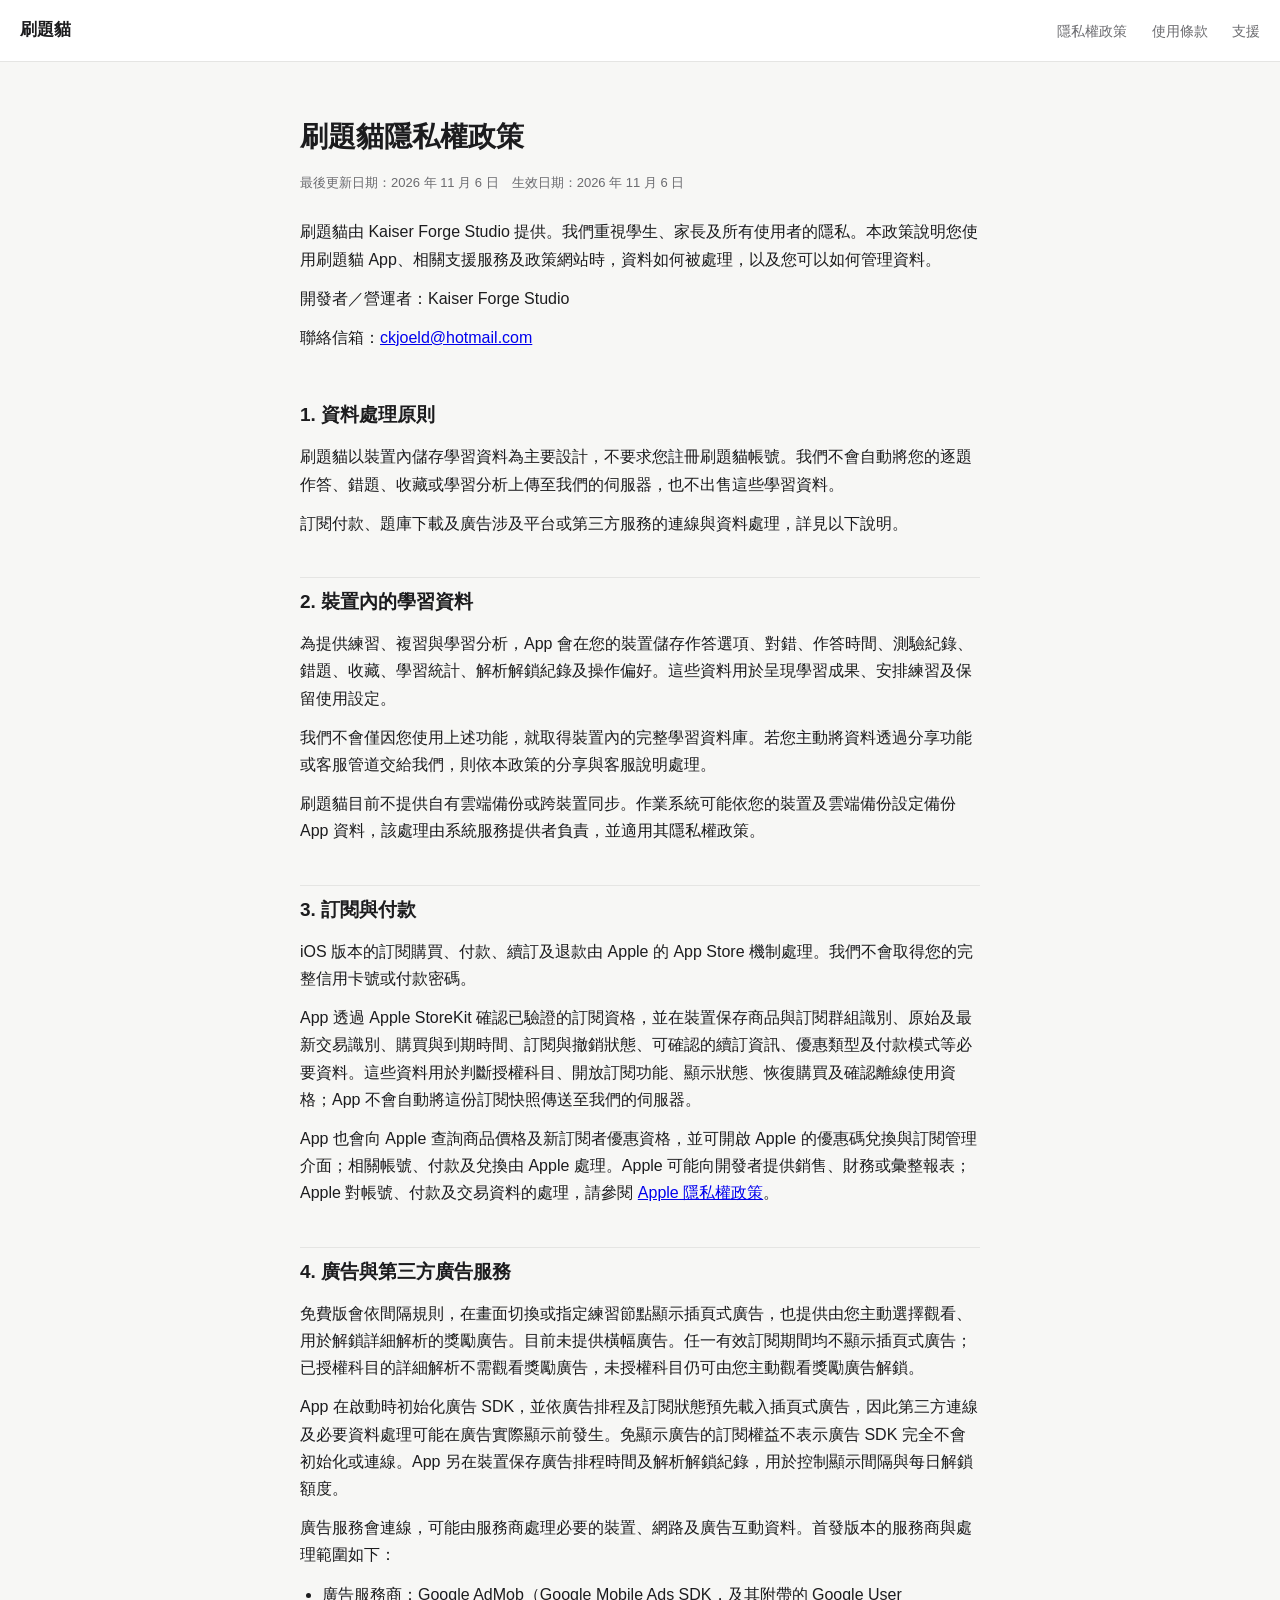
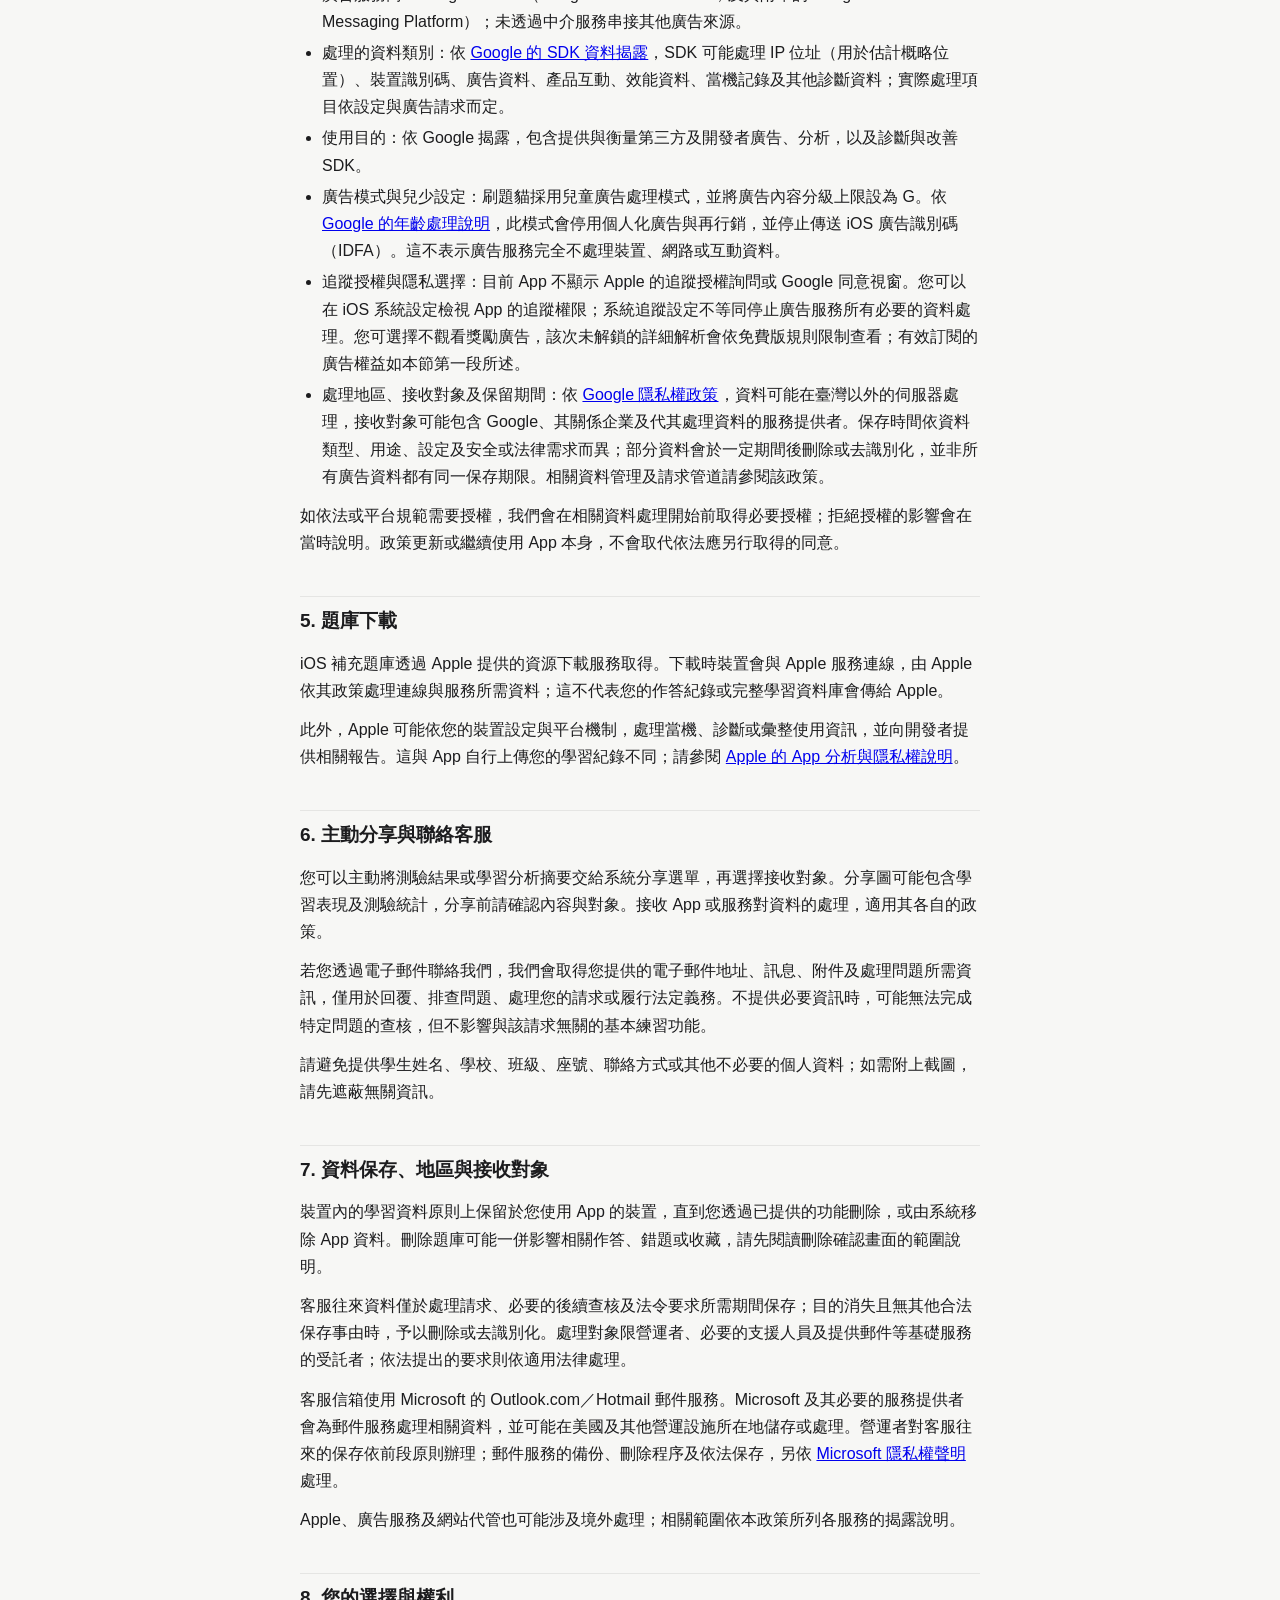
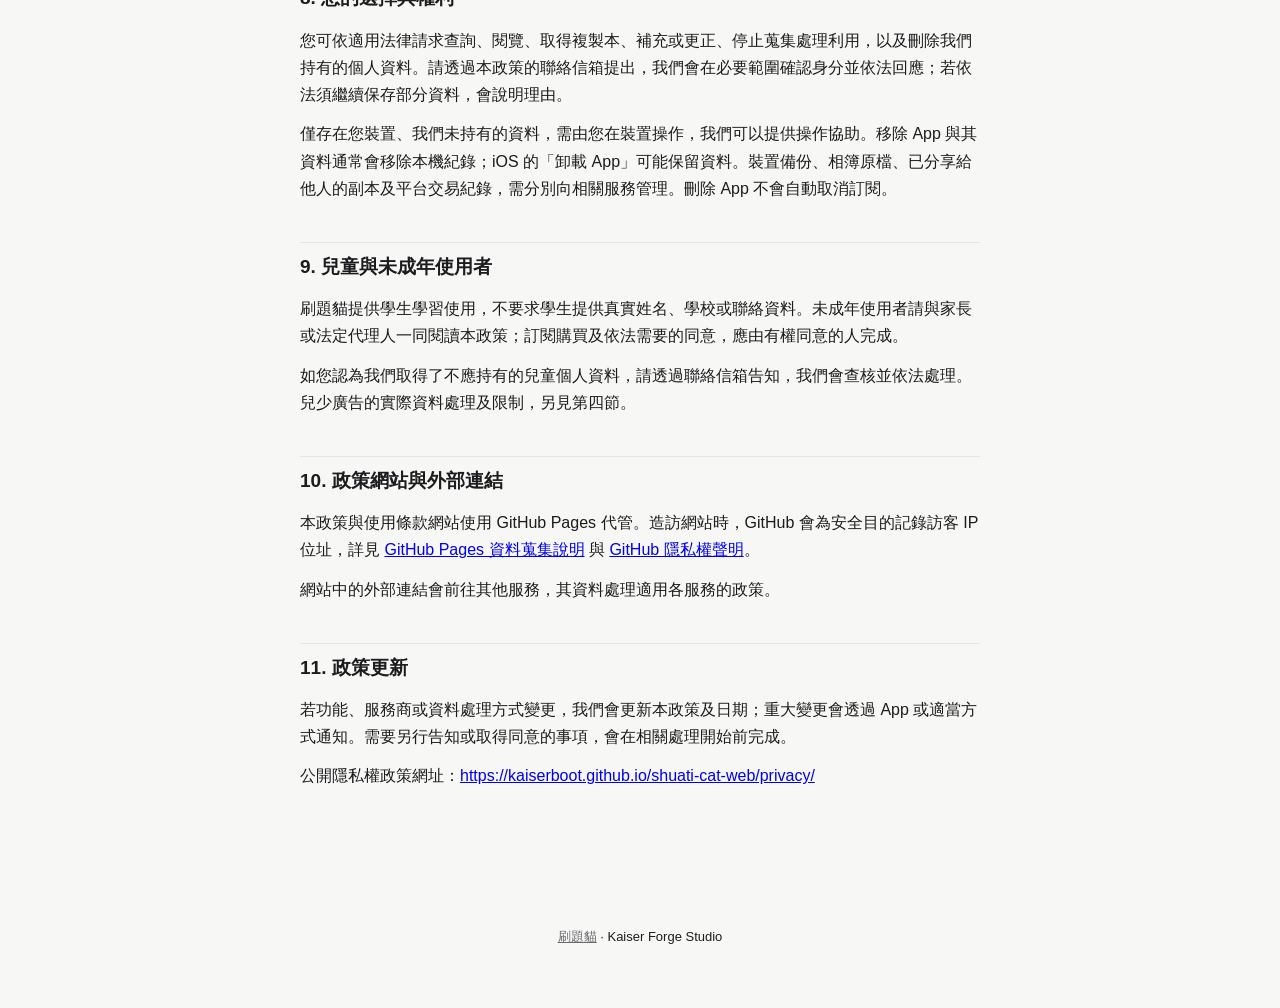
==== privacy/index.html @ 6cdeaaf6 "feat(web): match Site Assistant layout, add support page and directory URLs 排版改為與案件助手一致（共用 style.css" ====
<!doctype html>
<html lang="zh-Hant">
<head>
<meta charset="utf-8" />
<meta name="viewport" content="width=device-width, initial-scale=1" />
<title>隱私權政策 - 刷題貓</title>
<link rel="stylesheet" href="../style.css" />
</head>
<body>
<header class="site-header">
  <a class="brand" href="../index.html">刷題貓</a>
  <nav>
    <a href="../privacy/">隱私權政策</a>
    <a href="../terms/">使用條款</a>
    <a href="../support/">支援</a>
  </nav>
</header>

<main class="page">
  <h1>刷題貓隱私權政策</h1>
<p class="meta">最後更新日期：2026 年 11 月 6 日　生效日期：2026 年 11 月 6 日</p>
<p>刷題貓由 Kaiser Forge Studio 提供。我們重視學生、家長及所有使用者的隱私。本政策說明您使用刷題貓 App、相關支援服務及政策網站時，資料如何被處理，以及您可以如何管理資料。</p>
<p>開發者／營運者：Kaiser Forge Studio</p>
<p>聯絡信箱：<a href="mailto:ckjoeld@hotmail.com">ckjoeld@hotmail.com</a></p>
<h2>1. 資料處理原則</h2>
<p>刷題貓以裝置內儲存學習資料為主要設計，不要求您註冊刷題貓帳號。我們不會自動將您的逐題作答、錯題、收藏或學習分析上傳至我們的伺服器，也不出售這些學習資料。</p>
<p>訂閱付款、題庫下載及廣告涉及平台或第三方服務的連線與資料處理，詳見以下說明。</p>
<h2>2. 裝置內的學習資料</h2>
<p>為提供練習、複習與學習分析，App 會在您的裝置儲存作答選項、對錯、作答時間、測驗紀錄、錯題、收藏、學習統計、解析解鎖紀錄及操作偏好。這些資料用於呈現學習成果、安排練習及保留使用設定。</p>
<p>我們不會僅因您使用上述功能，就取得裝置內的完整學習資料庫。若您主動將資料透過分享功能或客服管道交給我們，則依本政策的分享與客服說明處理。</p>
<p>刷題貓目前不提供自有雲端備份或跨裝置同步。作業系統可能依您的裝置及雲端備份設定備份 App 資料，該處理由系統服務提供者負責，並適用其隱私權政策。</p>
<h2>3. 訂閱與付款</h2>
<p>iOS 版本的訂閱購買、付款、續訂及退款由 Apple 的 App Store 機制處理。我們不會取得您的完整信用卡號或付款密碼。</p>
<p>App 透過 Apple StoreKit 確認已驗證的訂閱資格，並在裝置保存商品與訂閱群組識別、原始及最新交易識別、購買與到期時間、訂閱與撤銷狀態、可確認的續訂資訊、優惠類型及付款模式等必要資料。這些資料用於判斷授權科目、開放訂閱功能、顯示狀態、恢復購買及確認離線使用資格；App 不會自動將這份訂閱快照傳送至我們的伺服器。</p>
<p>App 也會向 Apple 查詢商品價格及新訂閱者優惠資格，並可開啟 Apple 的優惠碼兌換與訂閱管理介面；相關帳號、付款及兌換由 Apple 處理。Apple 可能向開發者提供銷售、財務或彙整報表；Apple 對帳號、付款及交易資料的處理，請參閱 <a href="https://www.apple.com/legal/privacy/tw/">Apple 隱私權政策</a>。</p>
<h2>4. 廣告與第三方廣告服務</h2>
<p>免費版會依間隔規則，在畫面切換或指定練習節點顯示插頁式廣告，也提供由您主動選擇觀看、用於解鎖詳細解析的獎勵廣告。目前未提供橫幅廣告。任一有效訂閱期間均不顯示插頁式廣告；已授權科目的詳細解析不需觀看獎勵廣告，未授權科目仍可由您主動觀看獎勵廣告解鎖。</p>
<p>App 在啟動時初始化廣告 SDK，並依廣告排程及訂閱狀態預先載入插頁式廣告，因此第三方連線及必要資料處理可能在廣告實際顯示前發生。免顯示廣告的訂閱權益不表示廣告 SDK 完全不會初始化或連線。App 另在裝置保存廣告排程時間及解析解鎖紀錄，用於控制顯示間隔與每日解鎖額度。</p>
<p>廣告服務會連線，可能由服務商處理必要的裝置、網路及廣告互動資料。首發版本的服務商與處理範圍如下：</p>
<ul>
<li>廣告服務商：Google AdMob（Google Mobile Ads SDK，及其附帶的 Google User Messaging Platform）；未透過中介服務串接其他廣告來源。</li>
<li>處理的資料類別：依 <a href="https://developers.google.com/admob/ios/privacy/data-disclosure">Google 的 SDK 資料揭露</a>，SDK 可能處理 IP 位址（用於估計概略位置）、裝置識別碼、廣告資料、產品互動、效能資料、當機記錄及其他診斷資料；實際處理項目依設定與廣告請求而定。</li>
<li>使用目的：依 Google 揭露，包含提供與衡量第三方及開發者廣告、分析，以及診斷與改善 SDK。</li>
<li>廣告模式與兒少設定：刷題貓採用兒童廣告處理模式，並將廣告內容分級上限設為 G。依 <a href="https://support.google.com/admob/answer/6219315?hl=en">Google 的年齡處理說明</a>，此模式會停用個人化廣告與再行銷，並停止傳送 iOS 廣告識別碼（IDFA）。這不表示廣告服務完全不處理裝置、網路或互動資料。</li>
<li>追蹤授權與隱私選擇：目前 App 不顯示 Apple 的追蹤授權詢問或 Google 同意視窗。您可以在 iOS 系統設定檢視 App 的追蹤權限；系統追蹤設定不等同停止廣告服務所有必要的資料處理。您可選擇不觀看獎勵廣告，該次未解鎖的詳細解析會依免費版規則限制查看；有效訂閱的廣告權益如本節第一段所述。</li>
<li>處理地區、接收對象及保留期間：依 <a href="https://policies.google.com/privacy?hl=zh-TW">Google 隱私權政策</a>，資料可能在臺灣以外的伺服器處理，接收對象可能包含 Google、其關係企業及代其處理資料的服務提供者。保存時間依資料類型、用途、設定及安全或法律需求而異；部分資料會於一定期間後刪除或去識別化，並非所有廣告資料都有同一保存期限。相關資料管理及請求管道請參閱該政策。</li>
</ul>
<p>如依法或平台規範需要授權，我們會在相關資料處理開始前取得必要授權；拒絕授權的影響會在當時說明。政策更新或繼續使用 App 本身，不會取代依法應另行取得的同意。</p>
<h2>5. 題庫下載</h2>
<p>iOS 補充題庫透過 Apple 提供的資源下載服務取得。下載時裝置會與 Apple 服務連線，由 Apple 依其政策處理連線與服務所需資料；這不代表您的作答紀錄或完整學習資料庫會傳給 Apple。</p>
<p>此外，Apple 可能依您的裝置設定與平台機制，處理當機、診斷或彙整使用資訊，並向開發者提供相關報告。這與 App 自行上傳您的學習紀錄不同；請參閱 <a href="https://www.apple.com/legal/privacy/data/en/app-analytics/">Apple 的 App 分析與隱私權說明</a>。</p>
<h2>6. 主動分享與聯絡客服</h2>
<p>您可以主動將測驗結果或學習分析摘要交給系統分享選單，再選擇接收對象。分享圖可能包含學習表現及測驗統計，分享前請確認內容與對象。接收 App 或服務對資料的處理，適用其各自的政策。</p>
<p>若您透過電子郵件聯絡我們，我們會取得您提供的電子郵件地址、訊息、附件及處理問題所需資訊，僅用於回覆、排查問題、處理您的請求或履行法定義務。不提供必要資訊時，可能無法完成特定問題的查核，但不影響與該請求無關的基本練習功能。</p>
<p>請避免提供學生姓名、學校、班級、座號、聯絡方式或其他不必要的個人資料；如需附上截圖，請先遮蔽無關資訊。</p>
<h2>7. 資料保存、地區與接收對象</h2>
<p>裝置內的學習資料原則上保留於您使用 App 的裝置，直到您透過已提供的功能刪除，或由系統移除 App 資料。刪除題庫可能一併影響相關作答、錯題或收藏，請先閱讀刪除確認畫面的範圍說明。</p>
<p>客服往來資料僅於處理請求、必要的後續查核及法令要求所需期間保存；目的消失且無其他合法保存事由時，予以刪除或去識別化。處理對象限營運者、必要的支援人員及提供郵件等基礎服務的受託者；依法提出的要求則依適用法律處理。</p>
<p>客服信箱使用 Microsoft 的 Outlook.com／Hotmail 郵件服務。Microsoft 及其必要的服務提供者會為郵件服務處理相關資料，並可能在美國及其他營運設施所在地儲存或處理。營運者對客服往來的保存依前段原則辦理；郵件服務的備份、刪除程序及依法保存，另依 <a href="https://www.microsoft.com/zh-tw/privacy/privacystatement">Microsoft 隱私權聲明</a> 處理。</p>
<p>Apple、廣告服務及網站代管也可能涉及境外處理；相關範圍依本政策所列各服務的揭露說明。</p>
<h2>8. 您的選擇與權利</h2>
<p>您可依適用法律請求查詢、閱覽、取得複製本、補充或更正、停止蒐集處理利用，以及刪除我們持有的個人資料。請透過本政策的聯絡信箱提出，我們會在必要範圍確認身分並依法回應；若依法須繼續保存部分資料，會說明理由。</p>
<p>僅存在您裝置、我們未持有的資料，需由您在裝置操作，我們可以提供操作協助。移除 App 與其資料通常會移除本機紀錄；iOS 的「卸載 App」可能保留資料。裝置備份、相簿原檔、已分享給他人的副本及平台交易紀錄，需分別向相關服務管理。刪除 App 不會自動取消訂閱。</p>
<h2>9. 兒童與未成年使用者</h2>
<p>刷題貓提供學生學習使用，不要求學生提供真實姓名、學校或聯絡資料。未成年使用者請與家長或法定代理人一同閱讀本政策；訂閱購買及依法需要的同意，應由有權同意的人完成。</p>
<p>如您認為我們取得了不應持有的兒童個人資料，請透過聯絡信箱告知，我們會查核並依法處理。兒少廣告的實際資料處理及限制，另見第四節。</p>
<h2>10. 政策網站與外部連結</h2>
<p>本政策與使用條款網站使用 GitHub Pages 代管。造訪網站時，GitHub 會為安全目的記錄訪客 IP 位址，詳見 <a href="https://docs.github.com/en/pages/getting-started-with-github-pages/what-is-github-pages#data-collection">GitHub Pages 資料蒐集說明</a> 與 <a href="https://docs.github.com/en/site-policy/privacy-policies/github-general-privacy-statement">GitHub 隱私權聲明</a>。</p>
<p>網站中的外部連結會前往其他服務，其資料處理適用各服務的政策。</p>
<h2>11. 政策更新</h2>
<p>若功能、服務商或資料處理方式變更，我們會更新本政策及日期；重大變更會透過 App 或適當方式通知。需要另行告知或取得同意的事項，會在相關處理開始前完成。</p>
  <p>公開隱私權政策網址：<a href="https://kaiserboot.github.io/shuati-cat-web/privacy/">https://kaiserboot.github.io/shuati-cat-web/privacy/</a></p>
</main>

<footer class="site-footer">
  <p><a href="../index.html">刷題貓</a> · Kaiser Forge Studio</p>
</footer>
</body>
</html>
---- style.css ----
:root {
  color-scheme: light;
  --bg: #f7f7f5;
  --surface: #ffffff;
  --text: #1c1c1e;
  --text-muted: #6b6b6f;
  --border: #e5e5e3;
  --accent: #2563eb;
  --max-width: 720px;
}

* {
  box-sizing: border-box;
}

body {
  margin: 0;
  background: var(--bg);
  color: var(--text);
  font-family: -apple-system, BlinkMacSystemFont, "Segoe UI", "PingFang TC",
    "Noto Sans TC", "Microsoft JhengHei", Roboto, Helvetica, Arial, sans-serif;
  line-height: 1.7;
  -webkit-font-smoothing: antialiased;
}

.page {
  max-width: var(--max-width);
  margin: 0 auto;
  padding: 32px 20px 80px;
}

header.site-header {
  display: flex;
  align-items: center;
  justify-content: space-between;
  padding: 16px 20px;
  border-bottom: 1px solid var(--border);
  background: var(--surface);
}

header.site-header .brand {
  font-weight: 700;
  font-size: 17px;
  color: var(--text);
  text-decoration: none;
}

header.site-header nav a {
  color: var(--text-muted);
  text-decoration: none;
  font-size: 14px;
  margin-left: 20px;
}

header.site-header nav a:hover {
  color: var(--accent);
}

h1 {
  font-size: 28px;
  margin-bottom: 4px;
}

h2 {
  font-size: 19px;
  margin-top: 40px;
  margin-bottom: 12px;
  padding-top: 8px;
  border-top: 1px solid var(--border);
}

h2:first-of-type {
  border-top: none;
}

p {
  margin: 12px 0;
  color: var(--text);
}

ul {
  margin: 12px 0;
  padding-left: 22px;
}

li {
  margin: 4px 0;
}

.meta {
  color: var(--text-muted);
  font-size: 13px;
  margin-bottom: 24px;
}

.tagline {
  color: var(--text-muted);
  font-size: 16px;
  margin-top: 0;
}

.hero {
  text-align: center;
  padding: 56px 0 32px;
}

.hero .app-name-en {
  color: var(--text-muted);
  font-size: 15px;
  margin-top: -4px;
}

.card-links {
  display: flex;
  flex-wrap: wrap;
  gap: 12px;
  justify-content: center;
  margin: 32px 0;
}

.card-links a {
  display: block;
  padding: 12px 20px;
  border: 1px solid var(--border);
  border-radius: 10px;
  background: var(--surface);
  color: var(--text);
  text-decoration: none;
  font-size: 14px;
}

.card-links a:hover {
  border-color: var(--accent);
  color: var(--accent);
}

.feature-list {
  display: grid;
  gap: 12px;
  margin: 24px 0;
}

.feature-list li {
  list-style: none;
  margin: 0;
  padding: 14px 16px;
  background: var(--surface);
  border: 1px solid var(--border);
  border-radius: 10px;
}

footer.site-footer {
  text-align: center;
  color: var(--text-muted);
  font-size: 13px;
  padding: 32px 20px 48px;
}

footer.site-footer a {
  color: var(--text-muted);
}

.faq-item {
  margin: 24px 0;
}

.faq-item h2 {
  border-top: none;
  padding-top: 0;
  margin-top: 0;
  font-size: 16px;
}

.faq-item + .faq-item h2 {
  border-top: 1px solid var(--border);
  padding-top: 24px;
  margin-top: 24px;
}
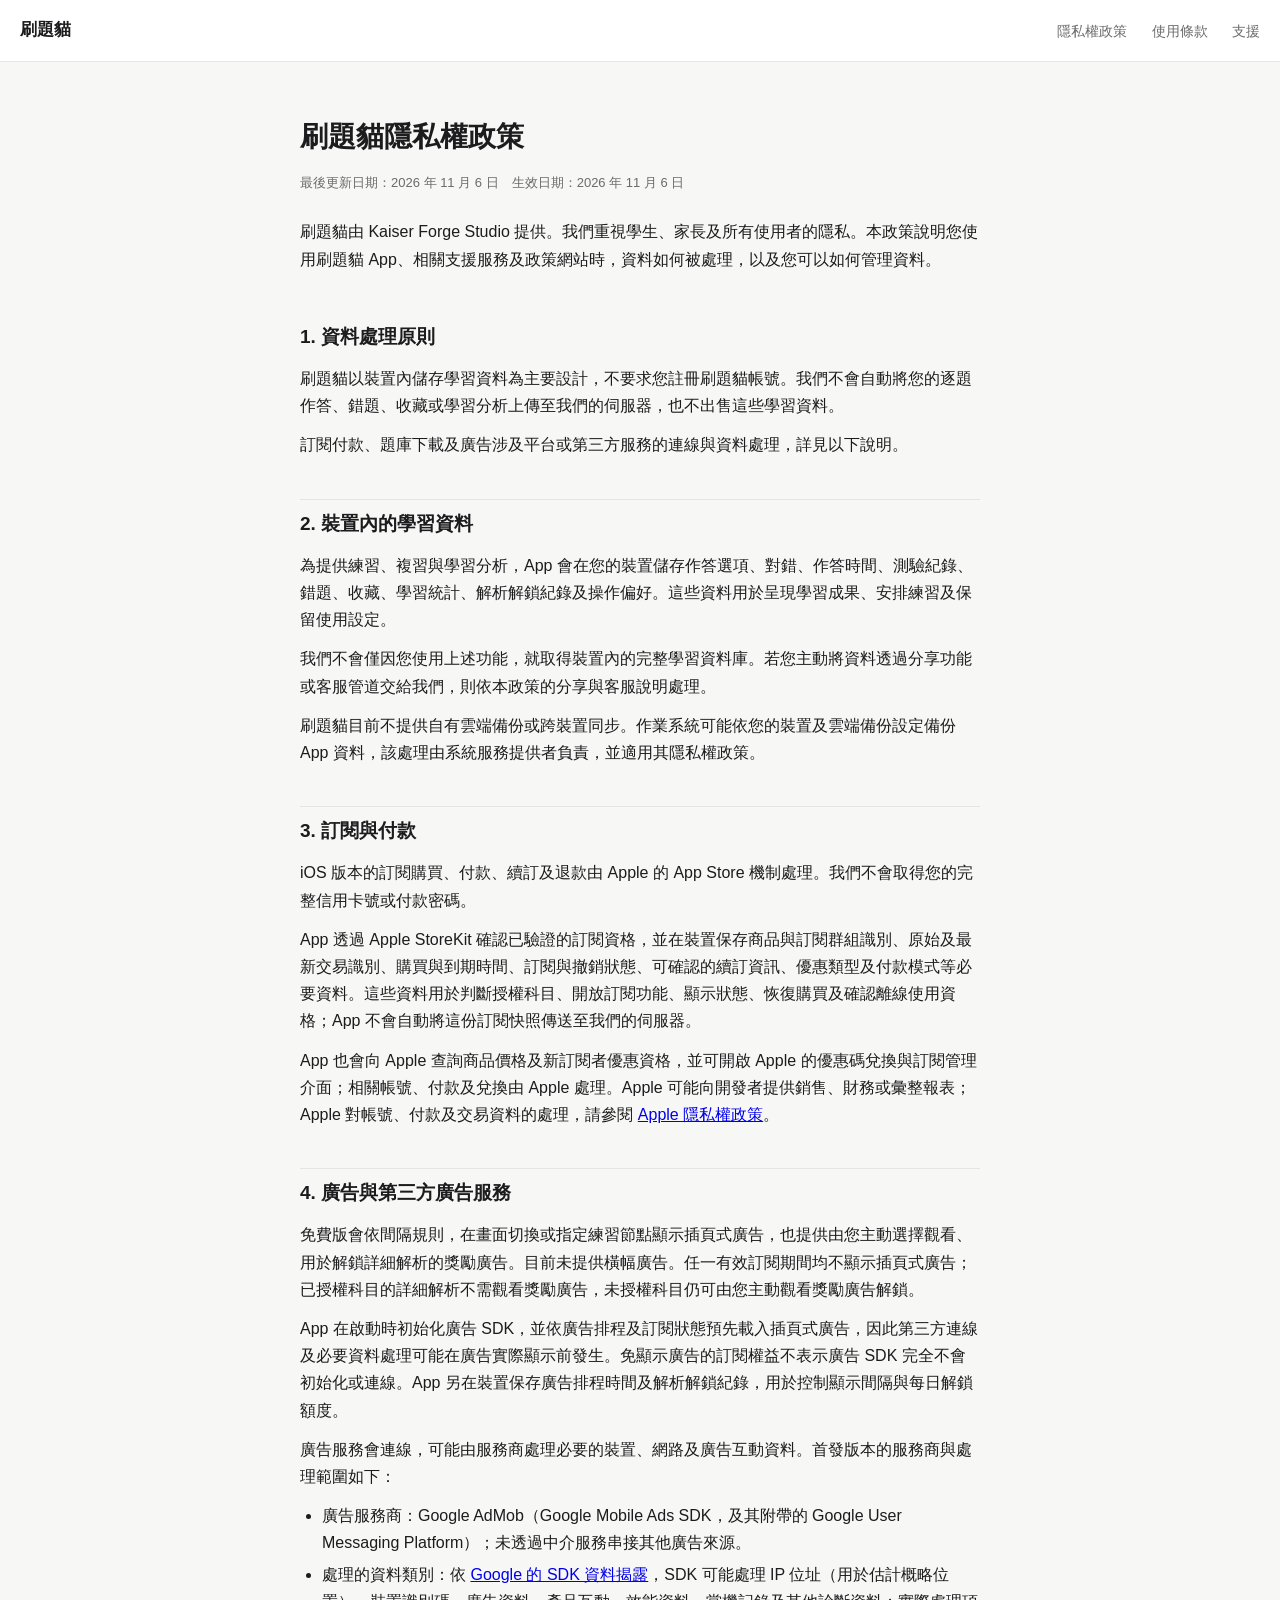
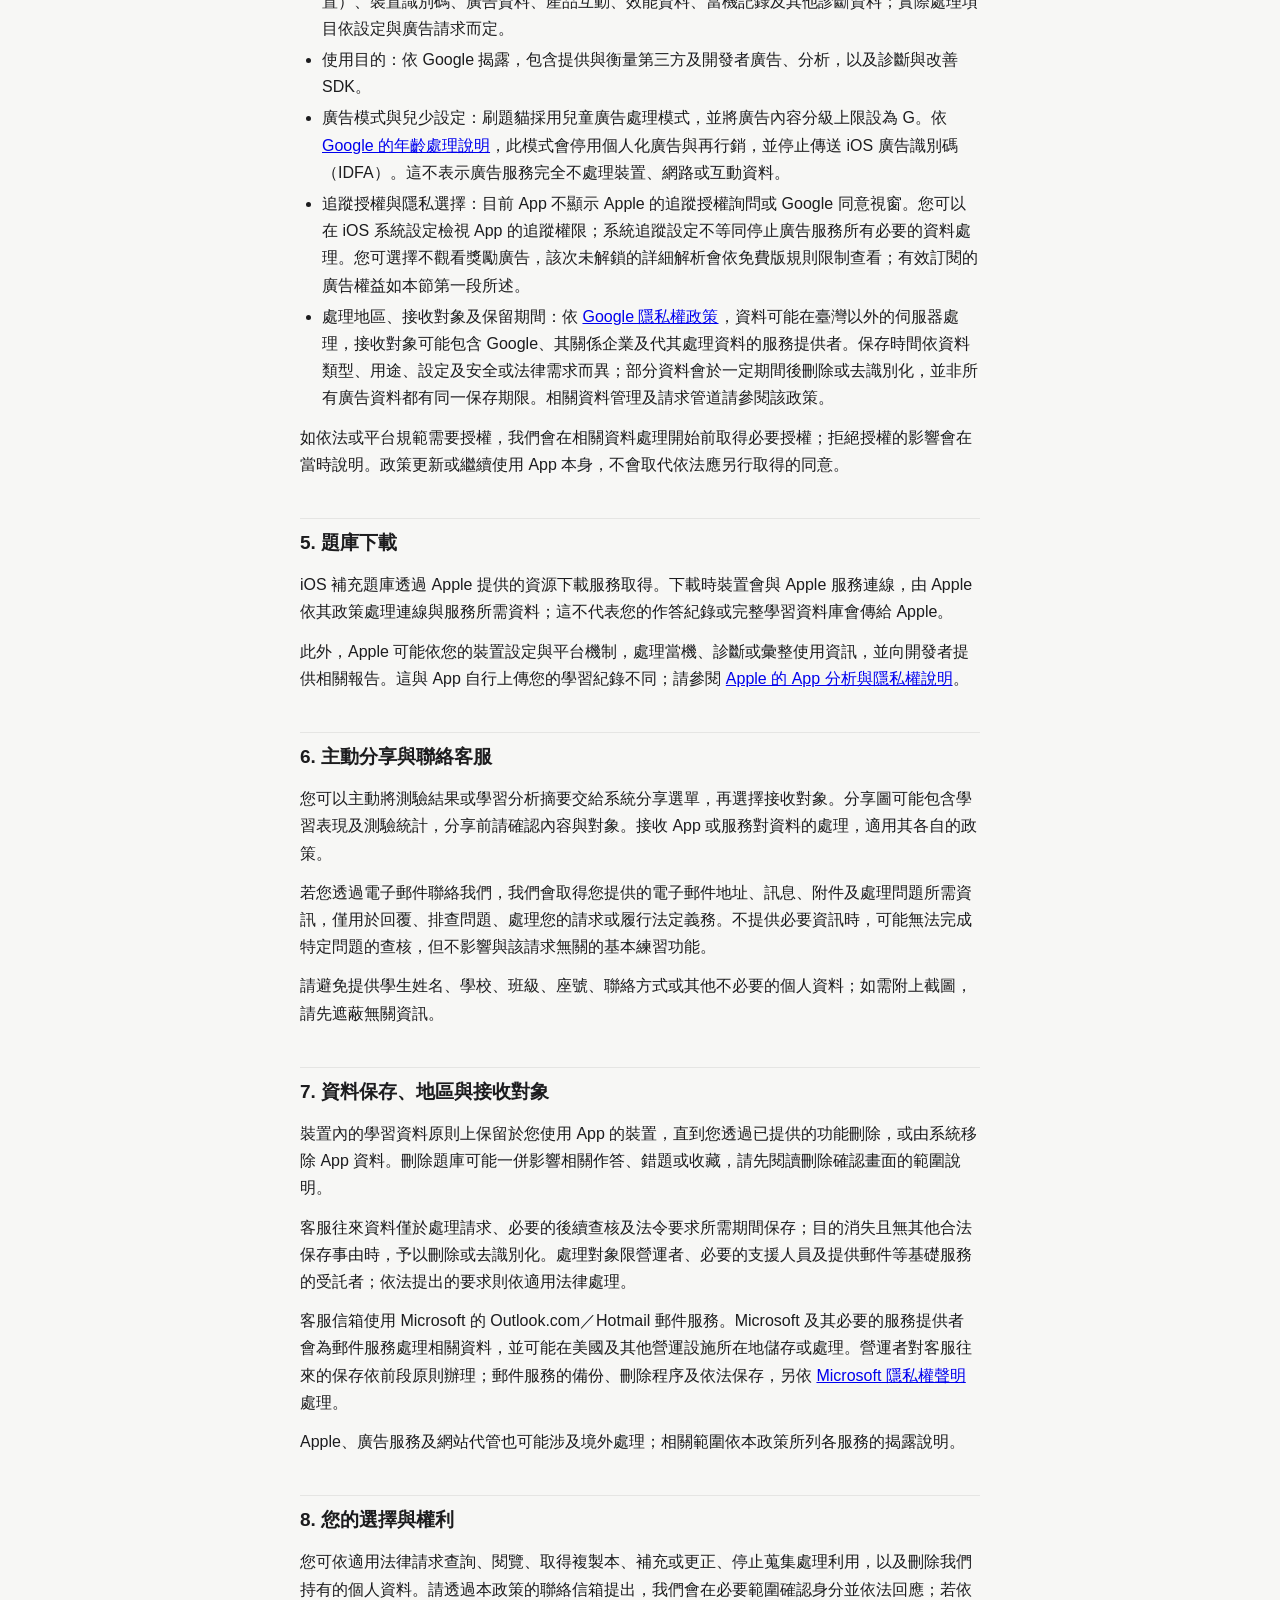
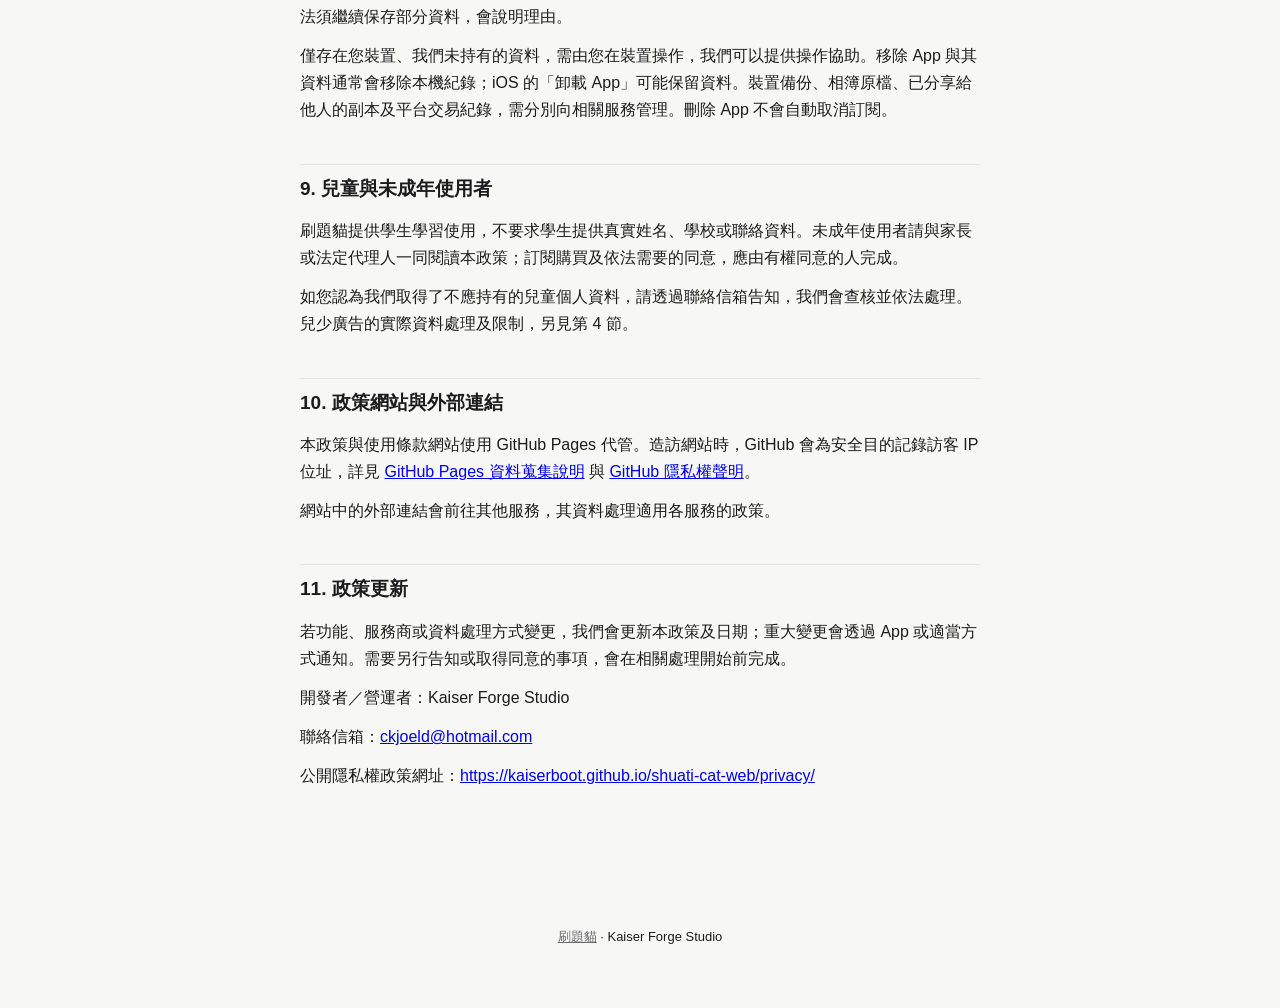
==== commit 3fdba63a: "docs(web): move operator info to the end and unify cross-references 署名與聯絡信箱移到政策、條款文末（比照案件助手），內文交叉引用統" ====
--- a/privacy/index.html
+++ b/privacy/index.html
@@ -20,8 +20,6 @@
   <h1>刷題貓隱私權政策</h1>
 <p class="meta">最後更新日期：2026 年 11 月 6 日　生效日期：2026 年 11 月 6 日</p>
 <p>刷題貓由 Kaiser Forge Studio 提供。我們重視學生、家長及所有使用者的隱私。本政策說明您使用刷題貓 App、相關支援服務及政策網站時，資料如何被處理，以及您可以如何管理資料。</p>
-<p>開發者／營運者：Kaiser Forge Studio</p>
-<p>聯絡信箱：<a href="mailto:ckjoeld@hotmail.com">ckjoeld@hotmail.com</a></p>
 <h2>1. 資料處理原則</h2>
 <p>刷題貓以裝置內儲存學習資料為主要設計，不要求您註冊刷題貓帳號。我們不會自動將您的逐題作答、錯題、收藏或學習分析上傳至我們的伺服器，也不出售這些學習資料。</p>
 <p>訂閱付款、題庫下載及廣告涉及平台或第三方服務的連線與資料處理，詳見以下說明。</p>
@@ -63,12 +61,14 @@
 <p>僅存在您裝置、我們未持有的資料，需由您在裝置操作，我們可以提供操作協助。移除 App 與其資料通常會移除本機紀錄；iOS 的「卸載 App」可能保留資料。裝置備份、相簿原檔、已分享給他人的副本及平台交易紀錄，需分別向相關服務管理。刪除 App 不會自動取消訂閱。</p>
 <h2>9. 兒童與未成年使用者</h2>
 <p>刷題貓提供學生學習使用，不要求學生提供真實姓名、學校或聯絡資料。未成年使用者請與家長或法定代理人一同閱讀本政策；訂閱購買及依法需要的同意，應由有權同意的人完成。</p>
-<p>如您認為我們取得了不應持有的兒童個人資料，請透過聯絡信箱告知，我們會查核並依法處理。兒少廣告的實際資料處理及限制，另見第四節。</p>
+<p>如您認為我們取得了不應持有的兒童個人資料，請透過聯絡信箱告知，我們會查核並依法處理。兒少廣告的實際資料處理及限制，另見第 4 節。</p>
 <h2>10. 政策網站與外部連結</h2>
 <p>本政策與使用條款網站使用 GitHub Pages 代管。造訪網站時，GitHub 會為安全目的記錄訪客 IP 位址，詳見 <a href="https://docs.github.com/en/pages/getting-started-with-github-pages/what-is-github-pages#data-collection">GitHub Pages 資料蒐集說明</a> 與 <a href="https://docs.github.com/en/site-policy/privacy-policies/github-general-privacy-statement">GitHub 隱私權聲明</a>。</p>
 <p>網站中的外部連結會前往其他服務，其資料處理適用各服務的政策。</p>
 <h2>11. 政策更新</h2>
 <p>若功能、服務商或資料處理方式變更，我們會更新本政策及日期；重大變更會透過 App 或適當方式通知。需要另行告知或取得同意的事項，會在相關處理開始前完成。</p>
+  <p>開發者／營運者：Kaiser Forge Studio</p>
+  <p>聯絡信箱：<a href="mailto:ckjoeld@hotmail.com">ckjoeld@hotmail.com</a></p>
   <p>公開隱私權政策網址：<a href="https://kaiserboot.github.io/shuati-cat-web/privacy/">https://kaiserboot.github.io/shuati-cat-web/privacy/</a></p>
 </main>
 
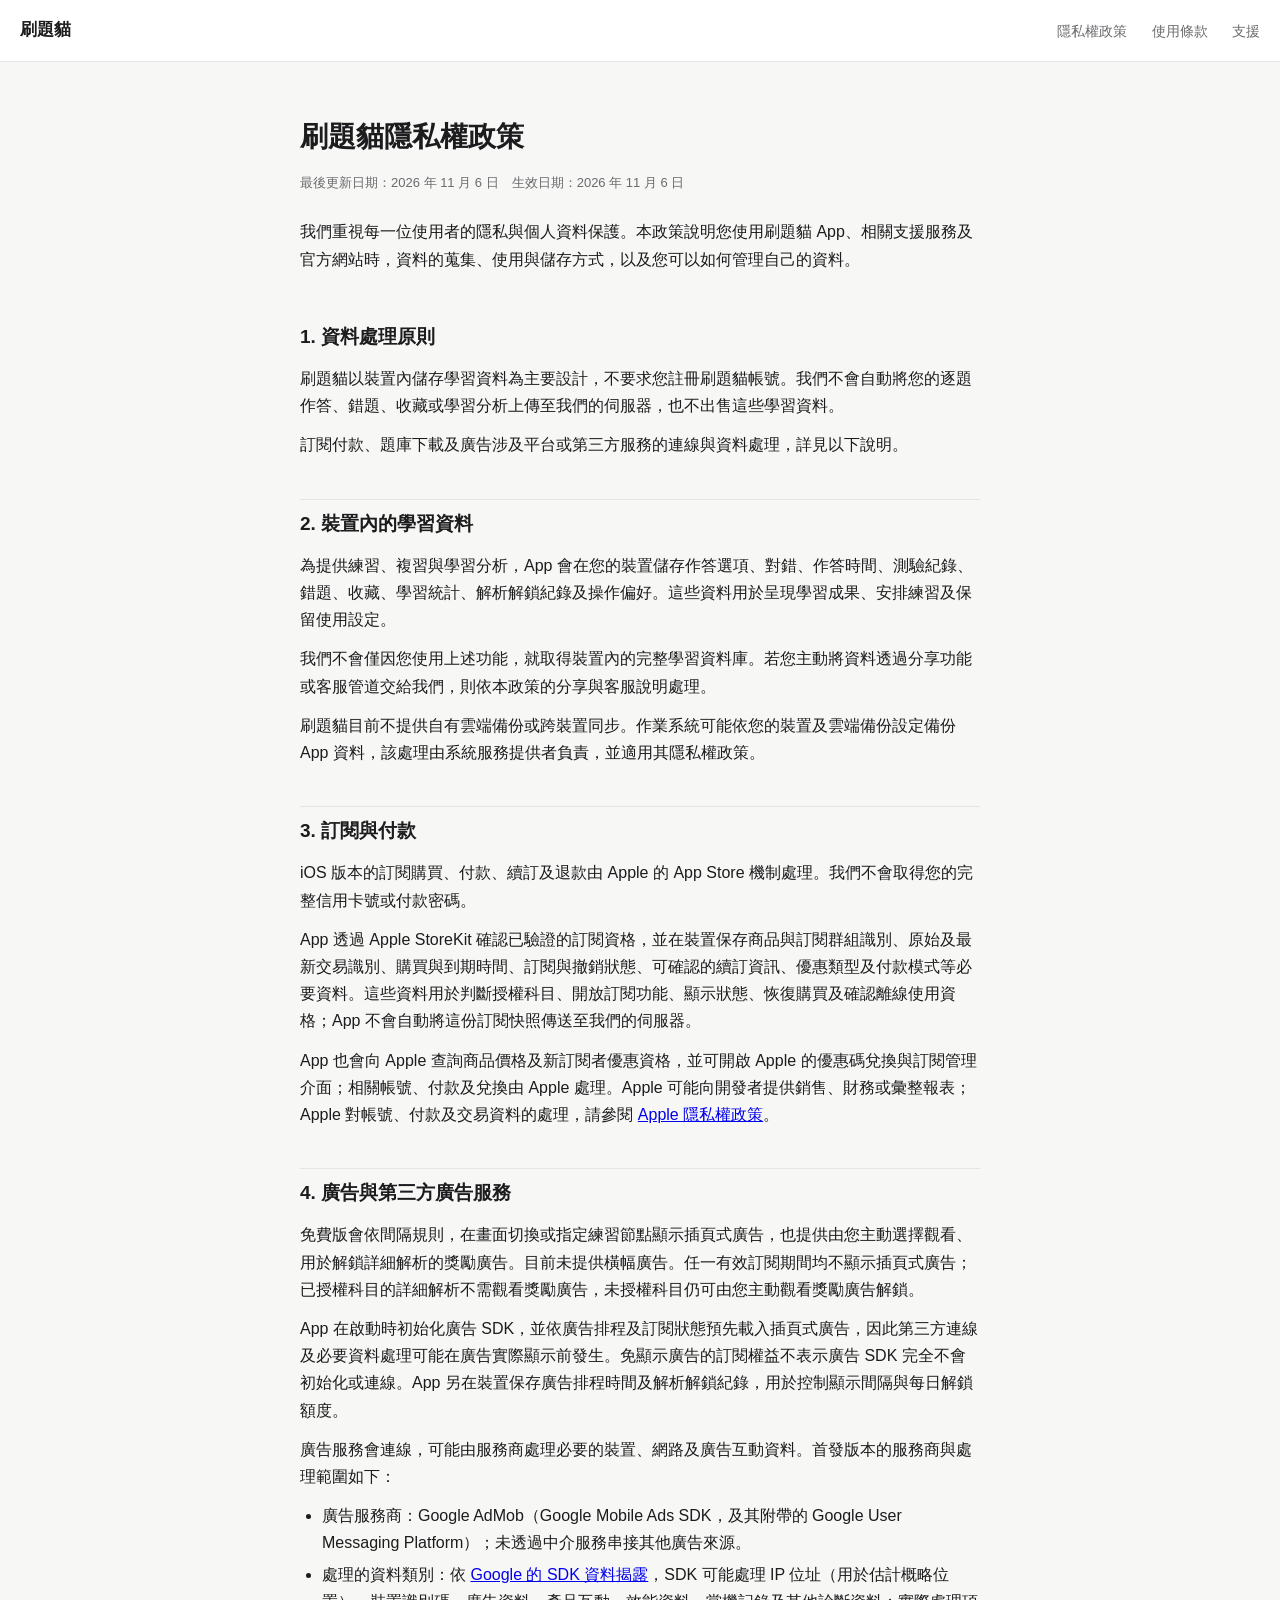
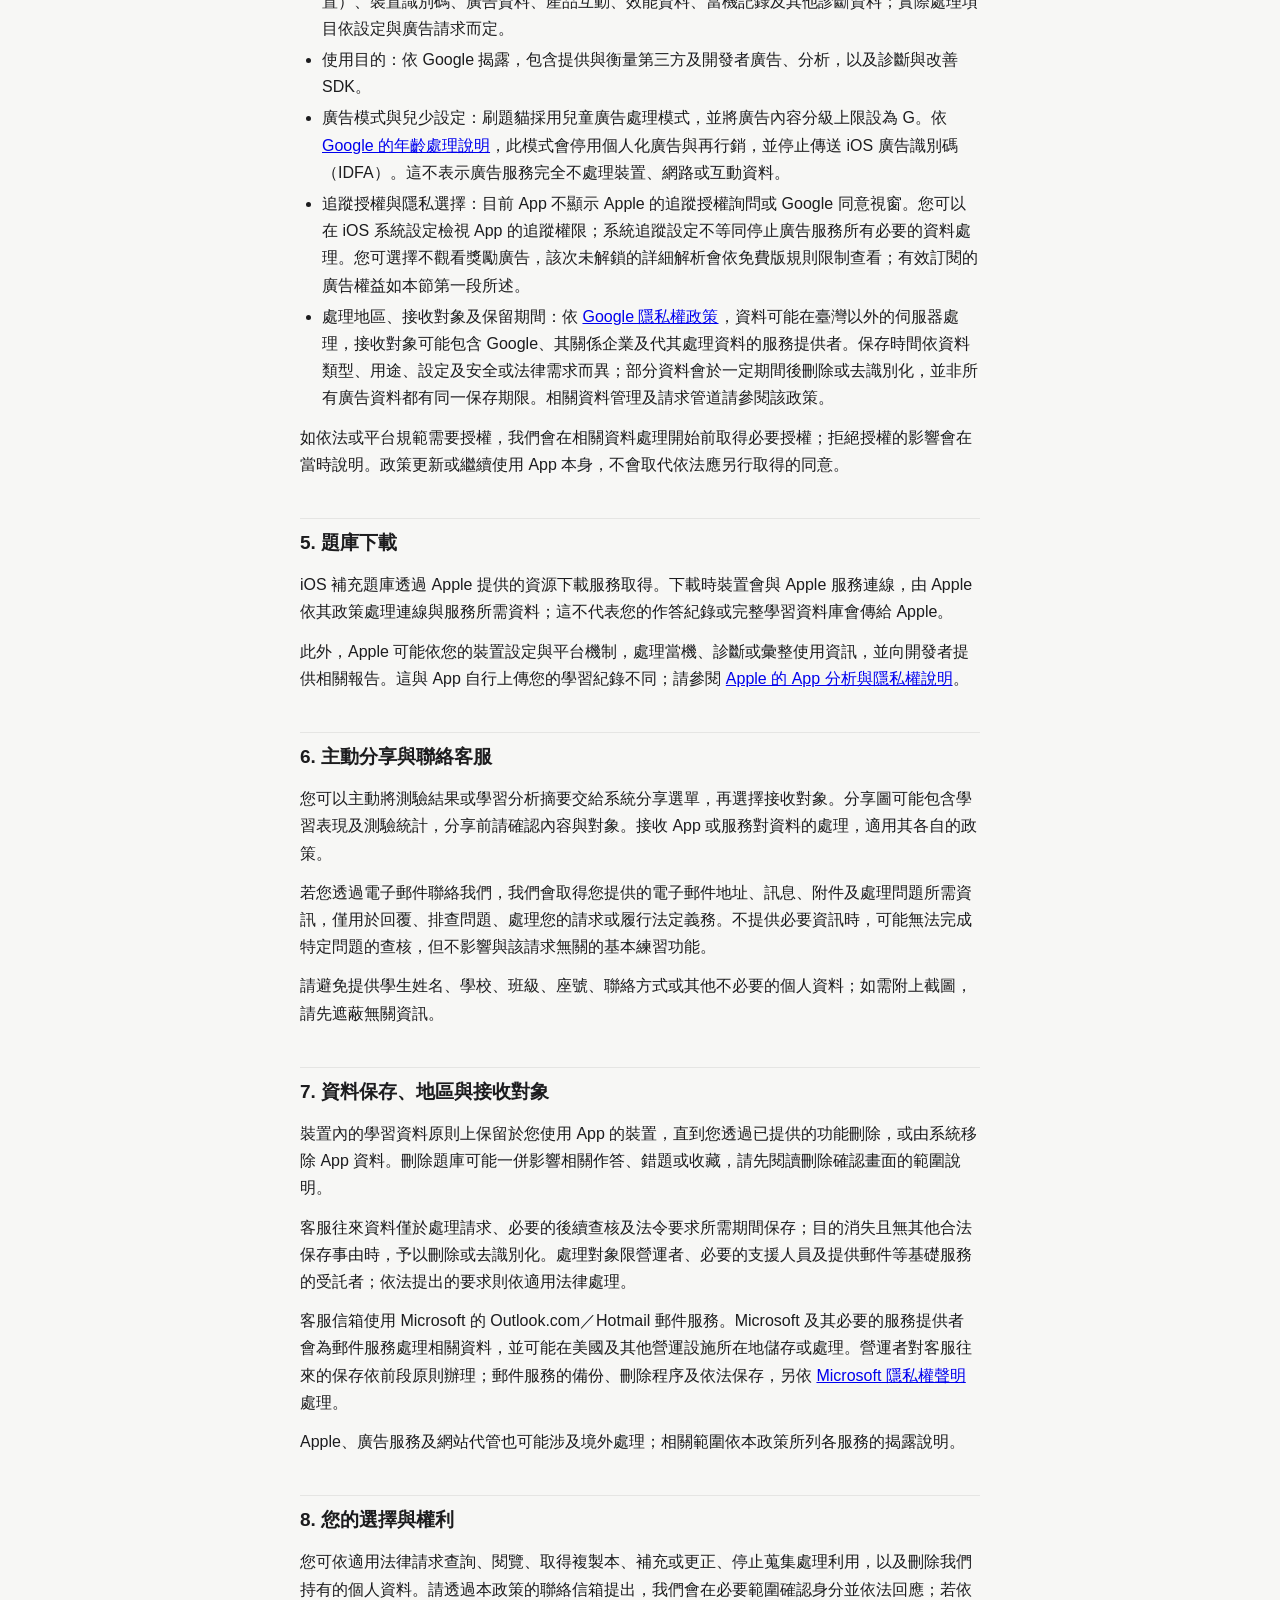
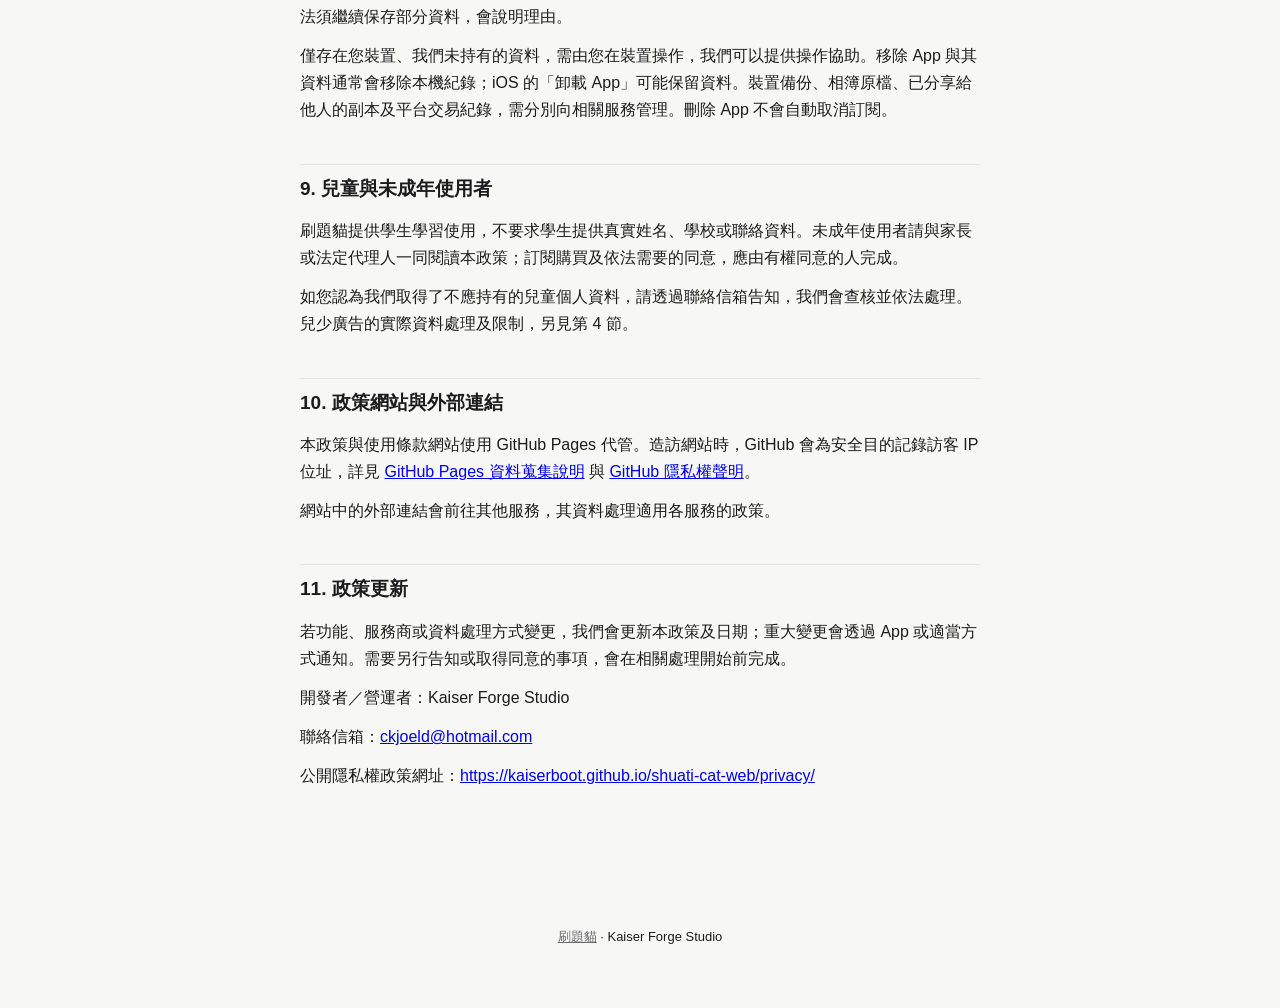
==== commit ae8aea74: "docs(web): remove operator branding from policy and terms intro 與 App 內 Markdown 同步，開頭簡介改為不提及營運者；文末署" ====
--- a/privacy/index.html
+++ b/privacy/index.html
@@ -19,7 +19,7 @@
 <main class="page">
   <h1>刷題貓隱私權政策</h1>
 <p class="meta">最後更新日期：2026 年 11 月 6 日　生效日期：2026 年 11 月 6 日</p>
-<p>刷題貓由 Kaiser Forge Studio 提供。我們重視學生、家長及所有使用者的隱私。本政策說明您使用刷題貓 App、相關支援服務及政策網站時，資料如何被處理，以及您可以如何管理資料。</p>
+<p>我們重視每一位使用者的隱私與個人資料保護。本政策說明您使用刷題貓 App、相關支援服務及官方網站時，資料的蒐集、使用與儲存方式，以及您可以如何管理自己的資料。</p>
 <h2>1. 資料處理原則</h2>
 <p>刷題貓以裝置內儲存學習資料為主要設計，不要求您註冊刷題貓帳號。我們不會自動將您的逐題作答、錯題、收藏或學習分析上傳至我們的伺服器，也不出售這些學習資料。</p>
 <p>訂閱付款、題庫下載及廣告涉及平台或第三方服務的連線與資料處理，詳見以下說明。</p>
